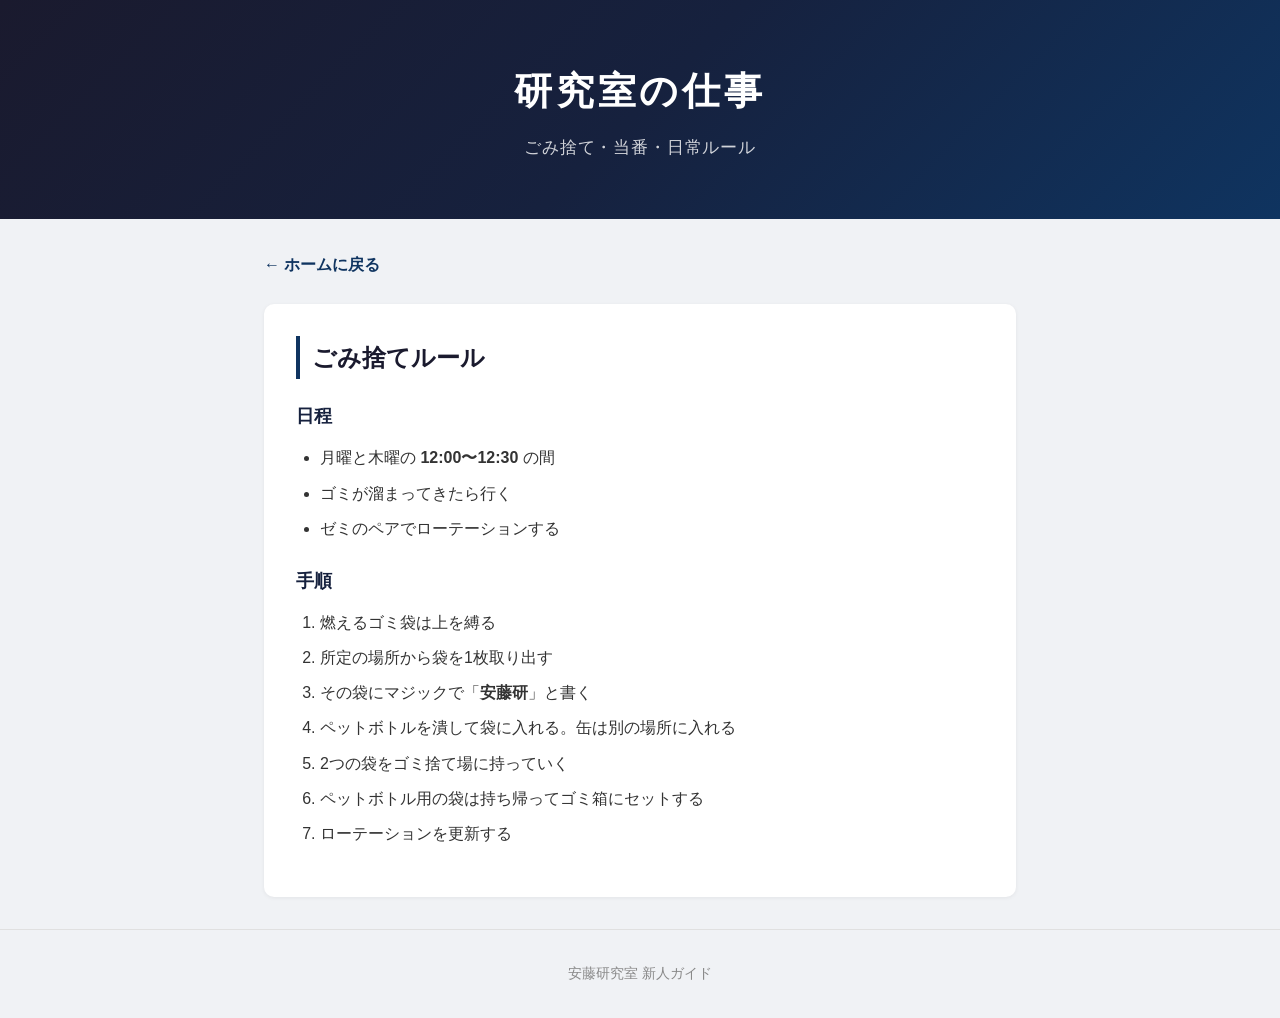
==== duties.html @ e04c30d1 "Initial commit: 安藤研究室 新人ガイドサイト Co-Authored-By: Claude Opus 4.6 <noreply@anthropic.com>" ====
<!DOCTYPE html>
<html lang="ja">
<head>
  <meta charset="UTF-8">
  <meta name="viewport" content="width=device-width, initial-scale=1.0">
  <title>研究室の仕事 — 安藤研究室</title>
  <link rel="stylesheet" href="style.css">
</head>
<body>
  <header>
    <div class="header-inner">
      <h1>研究室の仕事</h1>
      <p class="subtitle">ごみ捨て・当番・日常ルール</p>
    </div>
  </header>
  <div class="subpage">
    <a href="index.html" class="back-link">&larr; ホームに戻る</a>

    <section>
      <h2>ごみ捨てルール</h2>
      <h3>日程</h3>
      <ul>
        <li>月曜と木曜の <strong>12:00〜12:30</strong> の間</li>
        <li>ゴミが溜まってきたら行く</li>
        <li>ゼミのペアでローテーションする</li>
      </ul>
      <h3>手順</h3>
      <ol>
        <li>燃えるゴミ袋は上を縛る</li>
        <li>所定の場所から袋を1枚取り出す</li>
        <li>その袋にマジックで「<strong>安藤研</strong>」と書く</li>
        <li>ペットボトルを潰して袋に入れる。缶は別の場所に入れる</li>
        <li>2つの袋をゴミ捨て場に持っていく</li>
        <li>ペットボトル用の袋は持ち帰ってゴミ箱にセットする</li>
        <li>ローテーションを更新する</li>
      </ol>
    </section>
  </div>
  <footer><p>安藤研究室 新人ガイド</p></footer>
</body>
</html>
---- style.css ----
* {
  margin: 0;
  padding: 0;
  box-sizing: border-box;
}

body {
  font-family: "Hiragino Kaku Gothic ProN", "Noto Sans JP", "Meiryo", sans-serif;
  line-height: 1.8;
  color: #333;
  background: #f0f2f5;
}

/* ===== Header ===== */
header {
  background: linear-gradient(135deg, #1a1a2e, #16213e, #0f3460);
  color: #fff;
  padding: 3.5rem 1.5rem;
  text-align: center;
}

header h1 {
  font-size: 2.4rem;
  letter-spacing: 0.1em;
  margin-bottom: 0.5rem;
}

.subtitle {
  font-size: 1.05rem;
  opacity: 0.8;
  letter-spacing: 0.05em;
}

/* ===== Home Card Grid ===== */
.home {
  max-width: 1000px;
  margin: 2.5rem auto;
  padding: 0 1.5rem;
}

.card-grid {
  display: grid;
  grid-template-columns: repeat(auto-fill, minmax(280px, 1fr));
  gap: 1.25rem;
}

.card {
  background: #fff;
  border-radius: 12px;
  padding: 1.75rem;
  text-decoration: none;
  color: #333;
  box-shadow: 0 2px 8px rgba(0, 0, 0, 0.06);
  transition: transform 0.2s, box-shadow 0.2s;
  display: flex;
  flex-direction: column;
  gap: 0.5rem;
}

.card:hover {
  transform: translateY(-4px);
  box-shadow: 0 8px 24px rgba(0, 0, 0, 0.12);
}

.card-icon {
  font-size: 2rem;
}

.card h2 {
  font-size: 1.15rem;
  color: #1a1a2e;
}

.card p {
  font-size: 0.9rem;
  color: #666;
}

/* ===== Subpage Layout ===== */
.subpage {
  max-width: 800px;
  margin: 2rem auto;
  padding: 0 1.5rem;
}

.back-link {
  display: inline-block;
  margin-bottom: 1.5rem;
  color: #0f3460;
  text-decoration: none;
  font-weight: 600;
}

.back-link:hover {
  text-decoration: underline;
}

section {
  background: #fff;
  border-radius: 10px;
  padding: 2rem;
  margin-bottom: 1.5rem;
  box-shadow: 0 1px 4px rgba(0, 0, 0, 0.06);
}

h2 {
  font-size: 1.5rem;
  color: #1a1a2e;
  border-left: 4px solid #0f3460;
  padding-left: 0.75rem;
  margin-bottom: 1.25rem;
}

h3 {
  font-size: 1.15rem;
  color: #16213e;
  margin-top: 1.25rem;
  margin-bottom: 0.75rem;
}

ul, ol {
  padding-left: 1.5rem;
  margin-bottom: 1rem;
}

li {
  margin-bottom: 0.4rem;
}

/* ===== Tables ===== */
table {
  width: 100%;
  border-collapse: collapse;
  margin: 1rem 0;
}

th, td {
  border: 1px solid #ddd;
  padding: 0.6rem 1rem;
  text-align: left;
}

th {
  background: #f0f2f5;
  font-weight: 600;
  color: #1a1a2e;
}

tr:nth-child(even) {
  background: #fafafa;
}

/* ===== Code ===== */
code {
  background: #f0f2f5;
  padding: 0.15rem 0.4rem;
  border-radius: 3px;
  font-size: 0.9em;
  font-family: "Consolas", "Monaco", monospace;
}

pre {
  background: #1a1a2e;
  color: #e0e0e0;
  padding: 1rem 1.25rem;
  border-radius: 8px;
  overflow-x: auto;
  margin: 1rem 0;
}

pre code {
  background: none;
  padding: 0;
  color: inherit;
}

/* ===== Note Box ===== */
.note {
  background: #eef3fb;
  border-left: 4px solid #0f3460;
  padding: 1rem 1.25rem;
  border-radius: 0 8px 8px 0;
  margin: 1rem 0;
}

.note h4 {
  color: #1a1a2e;
  margin-bottom: 0.5rem;
}

.note p, .note ol, .note ul {
  margin-bottom: 0.5rem;
}

/* ===== Feedback Form ===== */
.feedback-form {
  display: flex;
  flex-direction: column;
  gap: 1rem;
}

.feedback-form textarea {
  width: 100%;
  min-height: 150px;
  padding: 0.75rem;
  border: 1px solid #ddd;
  border-radius: 8px;
  font-family: inherit;
  font-size: 0.95rem;
  resize: vertical;
}

.feedback-form button {
  align-self: flex-start;
  background: #0f3460;
  color: #fff;
  border: none;
  padding: 0.7rem 2rem;
  border-radius: 8px;
  font-size: 1rem;
  cursor: pointer;
  transition: background 0.2s;
}

.feedback-form button:hover {
  background: #1a1a2e;
}

/* ===== Footer ===== */
footer {
  text-align: center;
  padding: 2rem 1.5rem;
  color: #888;
  font-size: 0.85rem;
  border-top: 1px solid #e0e0e0;
}

/* ===== Responsive ===== */
@media (max-width: 600px) {
  header {
    padding: 2rem 1rem;
  }
  header h1 {
    font-size: 1.8rem;
  }
  .card-grid {
    grid-template-columns: 1fr;
  }
  section {
    padding: 1.25rem;
  }
}
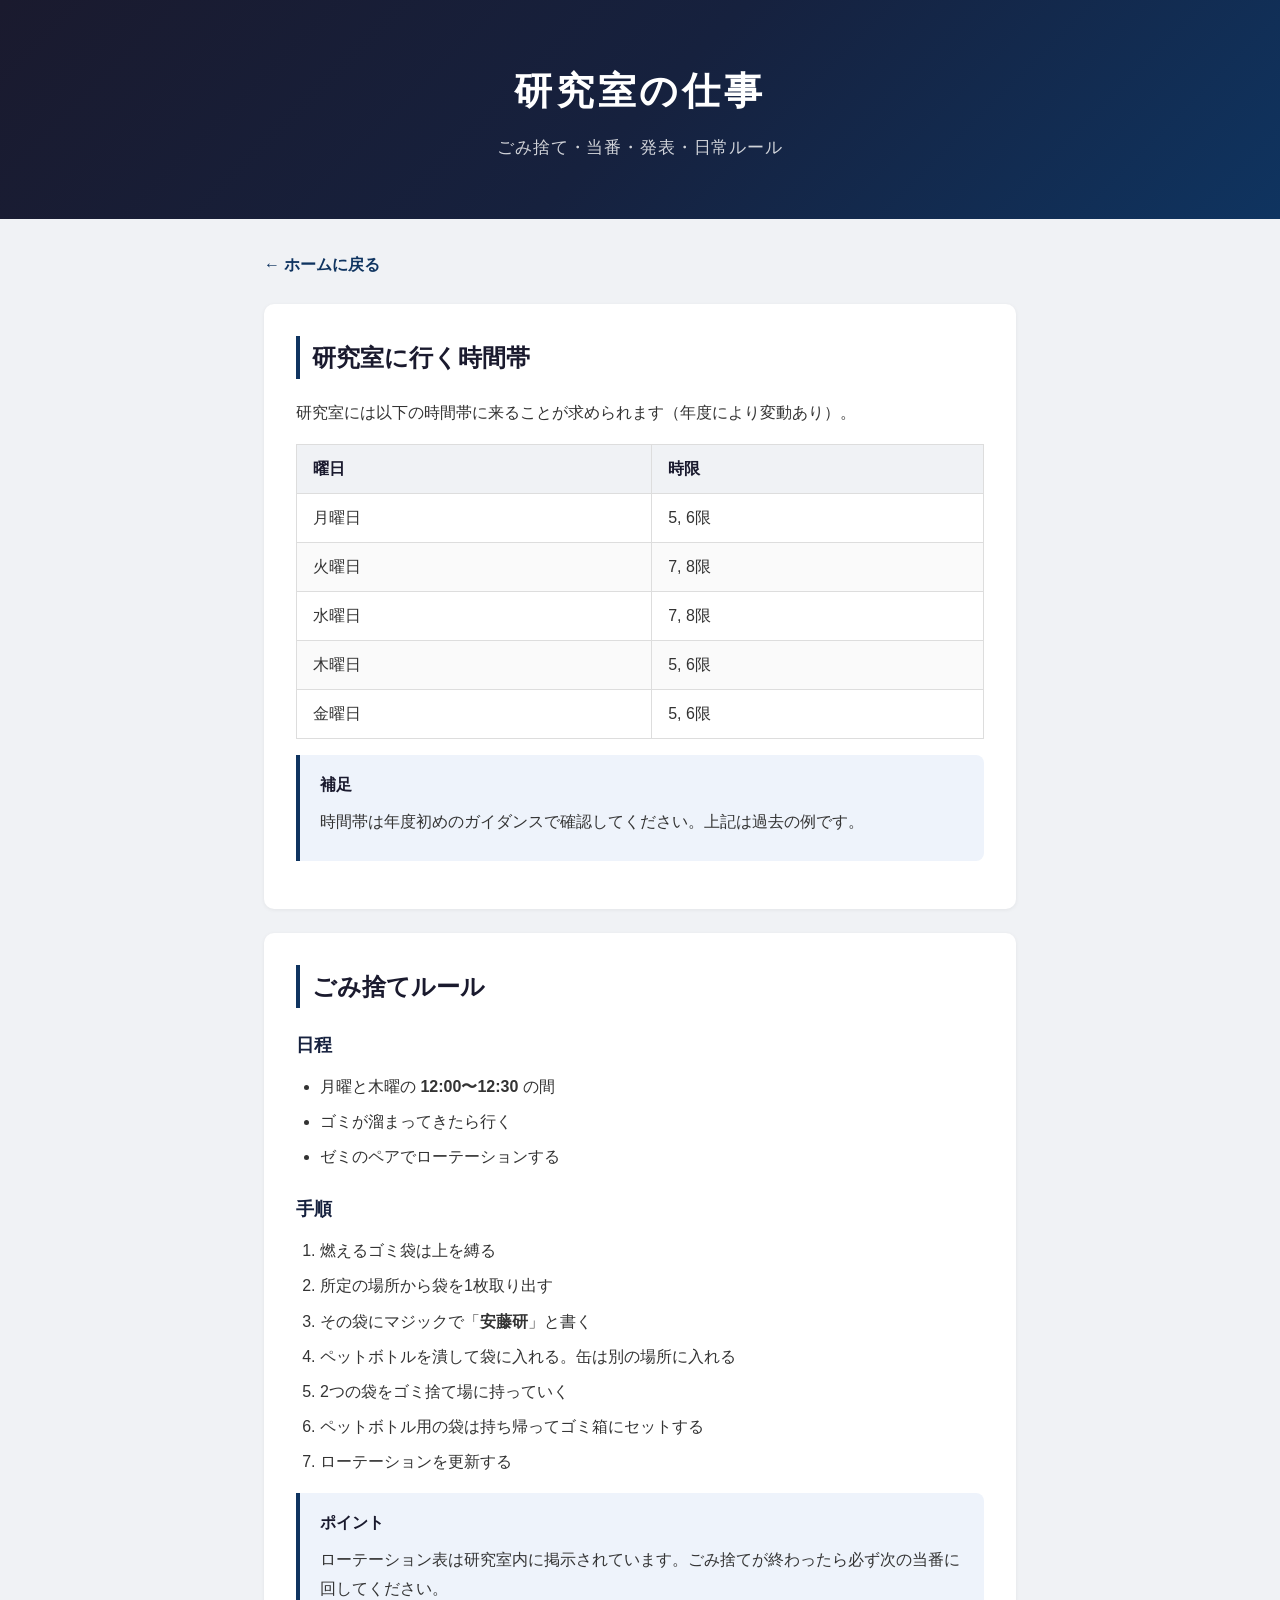
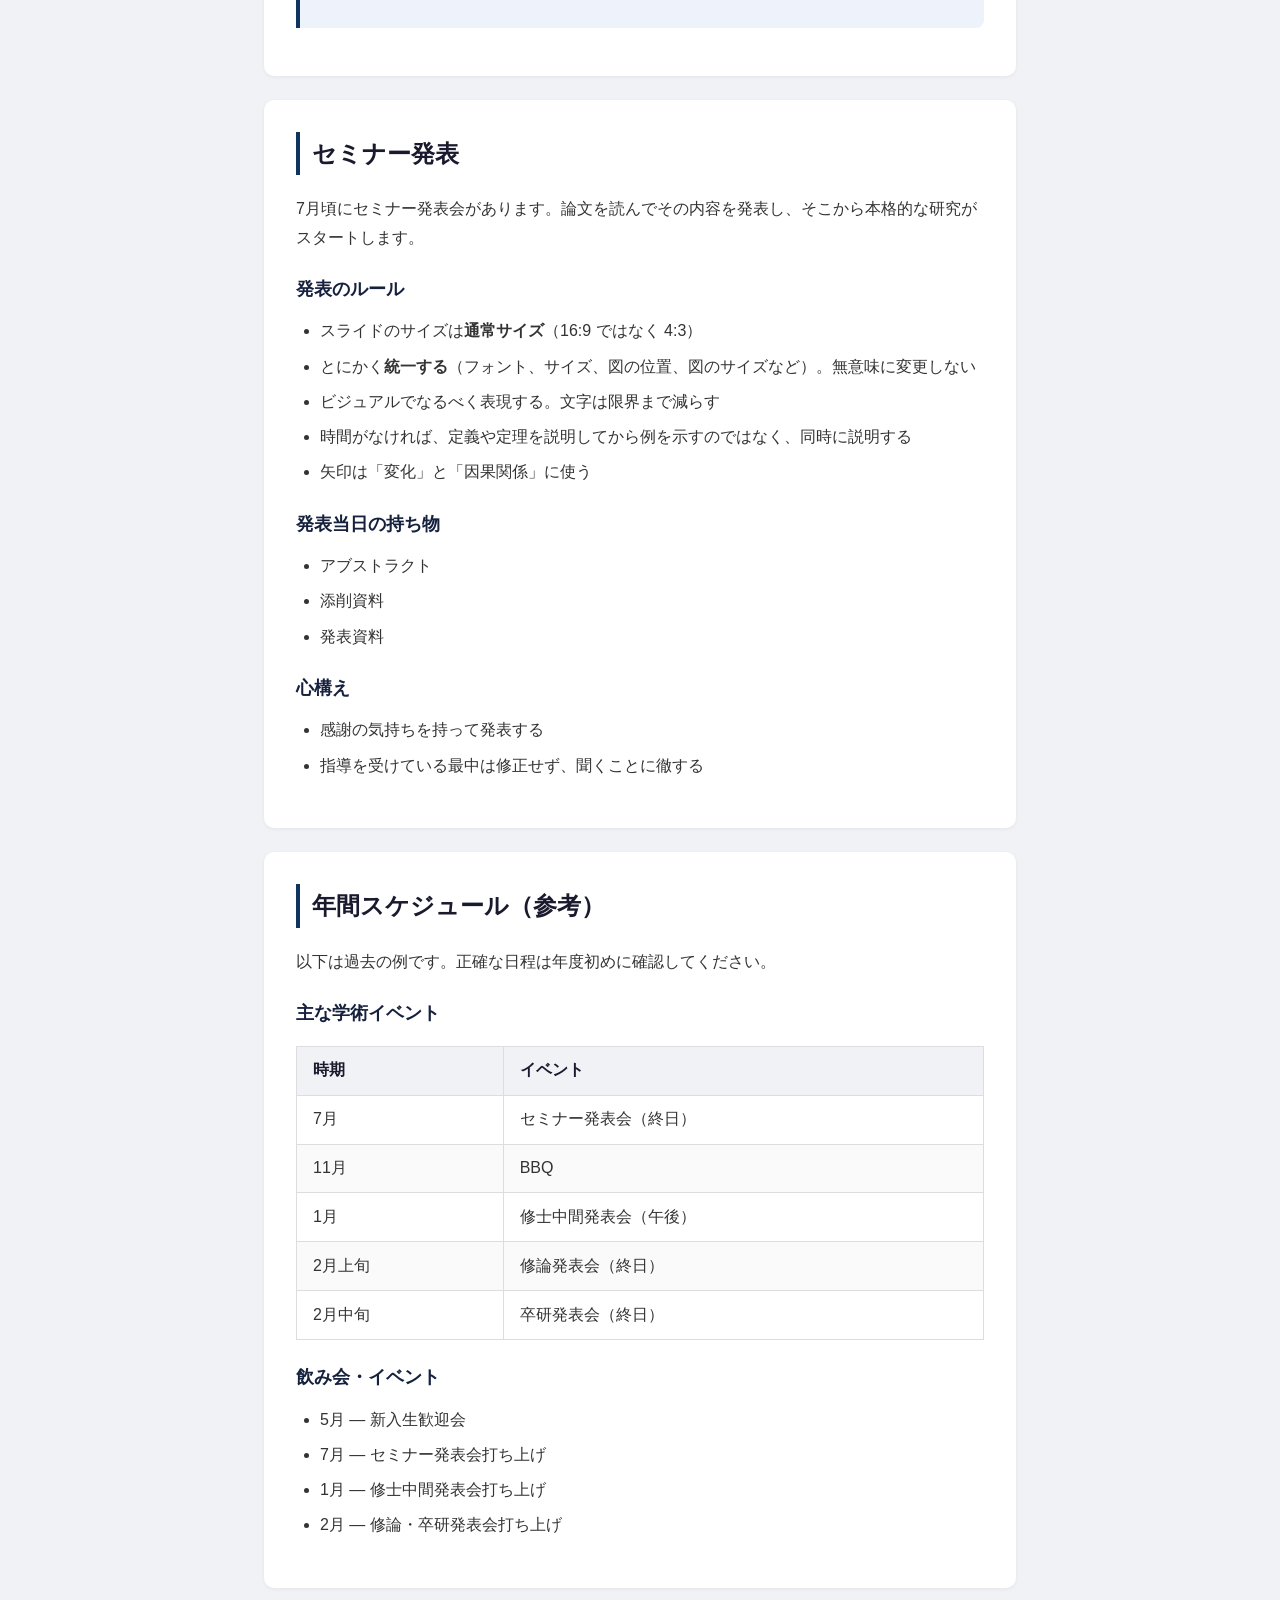
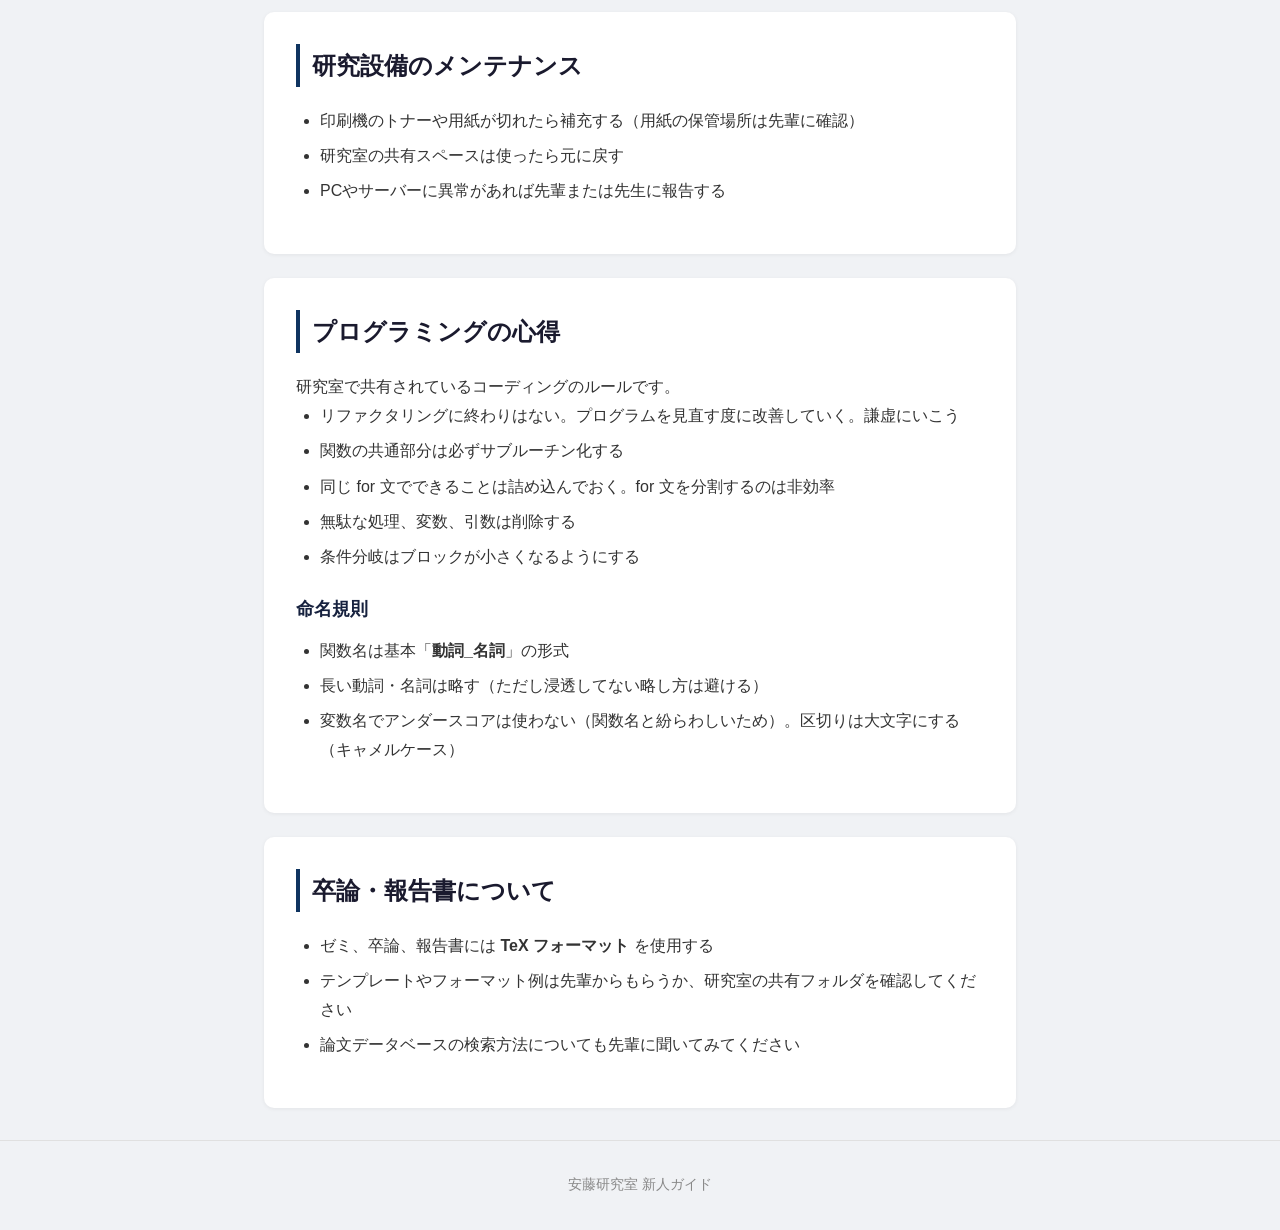
==== commit 9bb76103: "各ページを充実: 先生の性格, 院試, 論文検索, 設備, 仕事 - sensei.html: 指導スタイル, 心得, マナー, 攻略法を追加 - exam.html: スケジュール, TOEIC対策" ====
--- a/duties.html
+++ b/duties.html
@@ -10,12 +10,35 @@
   <header>
     <div class="header-inner">
       <h1>研究室の仕事</h1>
-      <p class="subtitle">ごみ捨て・当番・日常ルール</p>
+      <p class="subtitle">ごみ捨て・当番・発表・日常ルール</p>
     </div>
   </header>
   <div class="subpage">
     <a href="index.html" class="back-link">&larr; ホームに戻る</a>
 
+    <!-- ===== 研究室に行く時間帯 ===== -->
+    <section>
+      <h2>研究室に行く時間帯</h2>
+      <p>研究室には以下の時間帯に来ることが求められます（年度により変動あり）。</p>
+      <table>
+        <thead>
+          <tr><th>曜日</th><th>時限</th></tr>
+        </thead>
+        <tbody>
+          <tr><td>月曜日</td><td>5, 6限</td></tr>
+          <tr><td>火曜日</td><td>7, 8限</td></tr>
+          <tr><td>水曜日</td><td>7, 8限</td></tr>
+          <tr><td>木曜日</td><td>5, 6限</td></tr>
+          <tr><td>金曜日</td><td>5, 6限</td></tr>
+        </tbody>
+      </table>
+      <div class="note">
+        <h4>補足</h4>
+        <p>時間帯は年度初めのガイダンスで確認してください。上記は過去の例です。</p>
+      </div>
+    </section>
+
+    <!-- ===== ごみ捨てルール ===== -->
     <section>
       <h2>ごみ捨てルール</h2>
       <h3>日程</h3>
@@ -34,6 +57,106 @@
         <li>ペットボトル用の袋は持ち帰ってゴミ箱にセットする</li>
         <li>ローテーションを更新する</li>
       </ol>
+      <div class="note">
+        <h4>ポイント</h4>
+        <p>ローテーション表は研究室内に掲示されています。ごみ捨てが終わったら必ず次の当番に回してください。</p>
+      </div>
+    </section>
+
+    <!-- ===== セミナー発表 ===== -->
+    <section>
+      <h2>セミナー発表</h2>
+      <p>7月頃にセミナー発表会があります。論文を読んでその内容を発表し、そこから本格的な研究がスタートします。</p>
+
+      <h3>発表のルール</h3>
+      <ul>
+        <li>スライドのサイズは<strong>通常サイズ</strong>（16:9 ではなく 4:3）</li>
+        <li>とにかく<strong>統一する</strong>（フォント、サイズ、図の位置、図のサイズなど）。無意味に変更しない</li>
+        <li>ビジュアルでなるべく表現する。文字は限界まで減らす</li>
+        <li>時間がなければ、定義や定理を説明してから例を示すのではなく、同時に説明する</li>
+        <li>矢印は「変化」と「因果関係」に使う</li>
+      </ul>
+
+      <h3>発表当日の持ち物</h3>
+      <ul>
+        <li>アブストラクト</li>
+        <li>添削資料</li>
+        <li>発表資料</li>
+      </ul>
+
+      <h3>心構え</h3>
+      <ul>
+        <li>感謝の気持ちを持って発表する</li>
+        <li>指導を受けている最中は修正せず、聞くことに徹する</li>
+      </ul>
+    </section>
+
+    <!-- ===== 年間スケジュール ===== -->
+    <section>
+      <h2>年間スケジュール（参考）</h2>
+      <p>以下は過去の例です。正確な日程は年度初めに確認してください。</p>
+
+      <h3>主な学術イベント</h3>
+      <table>
+        <thead>
+          <tr><th>時期</th><th>イベント</th></tr>
+        </thead>
+        <tbody>
+          <tr><td>7月</td><td>セミナー発表会（終日）</td></tr>
+          <tr><td>11月</td><td>BBQ</td></tr>
+          <tr><td>1月</td><td>修士中間発表会（午後）</td></tr>
+          <tr><td>2月上旬</td><td>修論発表会（終日）</td></tr>
+          <tr><td>2月中旬</td><td>卒研発表会（終日）</td></tr>
+        </tbody>
+      </table>
+
+      <h3>飲み会・イベント</h3>
+      <ul>
+        <li>5月 ― 新入生歓迎会</li>
+        <li>7月 ― セミナー発表会打ち上げ</li>
+        <li>1月 ― 修士中間発表会打ち上げ</li>
+        <li>2月 ― 修論・卒研発表会打ち上げ</li>
+      </ul>
+    </section>
+
+    <!-- ===== 研究設備メンテナンス ===== -->
+    <section>
+      <h2>研究設備のメンテナンス</h2>
+      <ul>
+        <li>印刷機のトナーや用紙が切れたら補充する（用紙の保管場所は先輩に確認）</li>
+        <li>研究室の共有スペースは使ったら元に戻す</li>
+        <li>PCやサーバーに異常があれば先輩または先生に報告する</li>
+      </ul>
+    </section>
+
+    <!-- ===== プログラミングの心得 ===== -->
+    <section>
+      <h2>プログラミングの心得</h2>
+      <p>研究室で共有されているコーディングのルールです。</p>
+      <ul>
+        <li>リファクタリングに終わりはない。プログラムを見直す度に改善していく。謙虚にいこう</li>
+        <li>関数の共通部分は必ずサブルーチン化する</li>
+        <li>同じ for 文でできることは詰め込んでおく。for 文を分割するのは非効率</li>
+        <li>無駄な処理、変数、引数は削除する</li>
+        <li>条件分岐はブロックが小さくなるようにする</li>
+      </ul>
+
+      <h3>命名規則</h3>
+      <ul>
+        <li>関数名は基本「<strong>動詞_名詞</strong>」の形式</li>
+        <li>長い動詞・名詞は略す（ただし浸透してない略し方は避ける）</li>
+        <li>変数名でアンダースコアは使わない（関数名と紛らわしいため）。区切りは大文字にする（キャメルケース）</li>
+      </ul>
+    </section>
+
+    <!-- ===== 卒論・報告書 ===== -->
+    <section>
+      <h2>卒論・報告書について</h2>
+      <ul>
+        <li>ゼミ、卒論、報告書には <strong>TeX フォーマット</strong> を使用する</li>
+        <li>テンプレートやフォーマット例は先輩からもらうか、研究室の共有フォルダを確認してください</li>
+        <li>論文データベースの検索方法についても先輩に聞いてみてください</li>
+      </ul>
     </section>
   </div>
   <footer><p>安藤研究室 新人ガイド</p></footer>
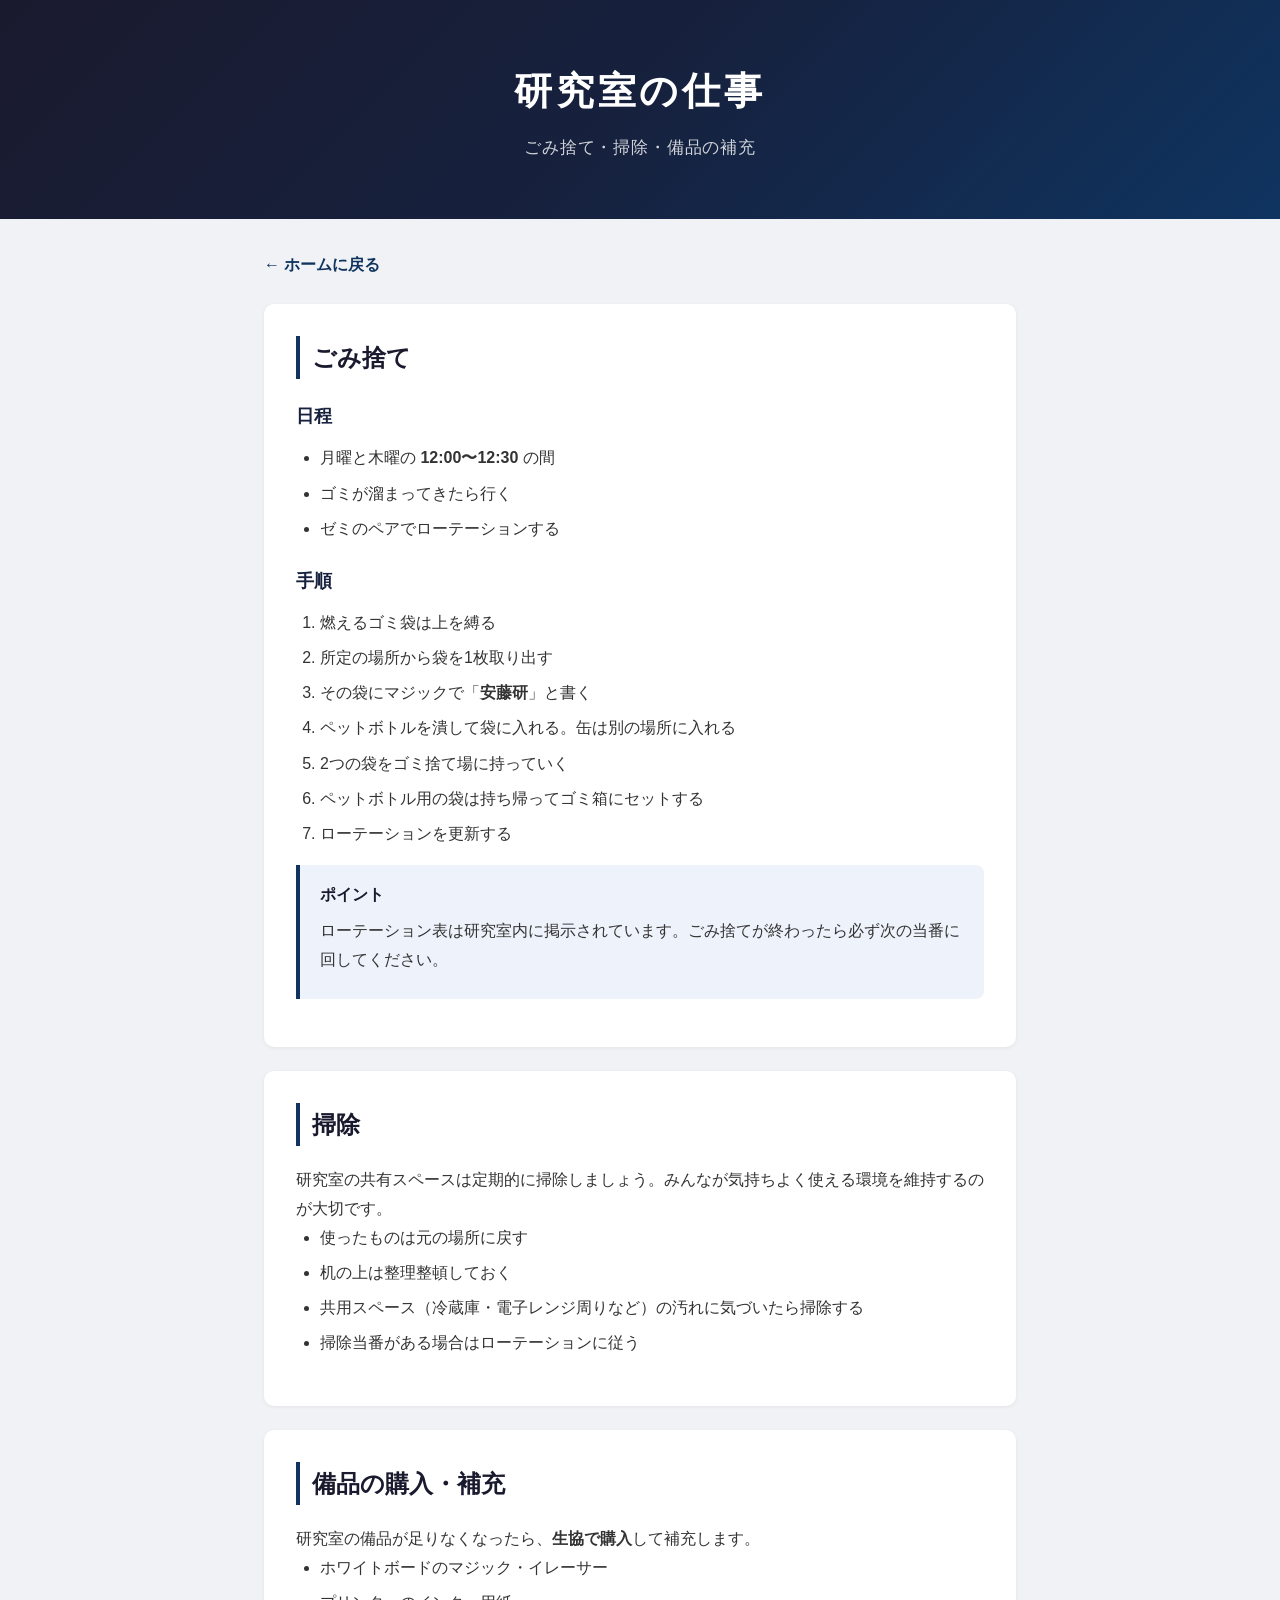
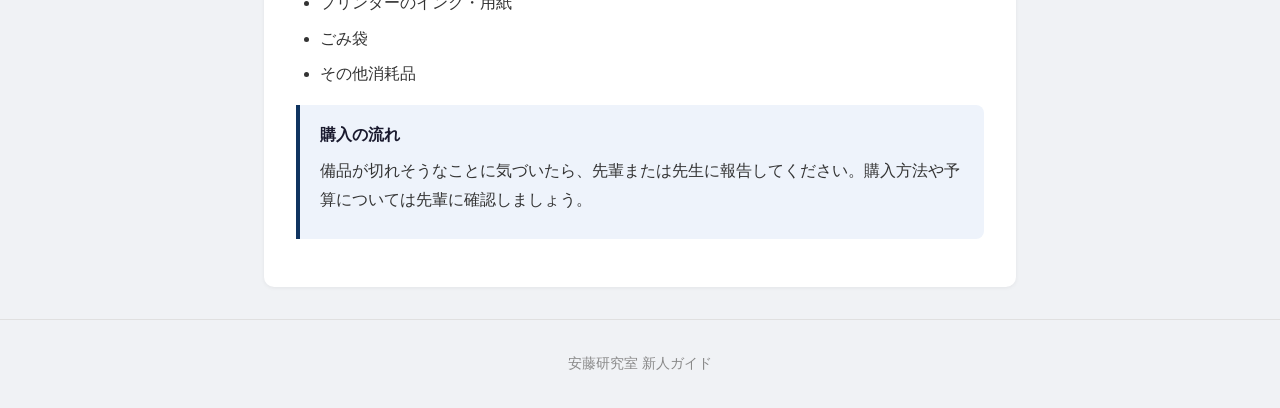
==== commit 7757b755: "全ページを修正点.mdに基づいて大幅リライト - tools.html: タブUI導入、Git/SSH/VSCode/tmux/AIの詳細チュートリアル - exam.html: 静大院試の詳細（TO" ====
--- a/duties.html
+++ b/duties.html
@@ -10,37 +10,15 @@
   <header>
     <div class="header-inner">
       <h1>研究室の仕事</h1>
-      <p class="subtitle">ごみ捨て・当番・発表・日常ルール</p>
+      <p class="subtitle">ごみ捨て・掃除・備品の補充</p>
     </div>
   </header>
   <div class="subpage">
     <a href="index.html" class="back-link">&larr; ホームに戻る</a>
 
-    <!-- ===== 研究室に行く時間帯 ===== -->
+    <!-- ===== ごみ捨て ===== -->
     <section>
-      <h2>研究室に行く時間帯</h2>
-      <p>研究室には以下の時間帯に来ることが求められます（年度により変動あり）。</p>
-      <table>
-        <thead>
-          <tr><th>曜日</th><th>時限</th></tr>
-        </thead>
-        <tbody>
-          <tr><td>月曜日</td><td>5, 6限</td></tr>
-          <tr><td>火曜日</td><td>7, 8限</td></tr>
-          <tr><td>水曜日</td><td>7, 8限</td></tr>
-          <tr><td>木曜日</td><td>5, 6限</td></tr>
-          <tr><td>金曜日</td><td>5, 6限</td></tr>
-        </tbody>
-      </table>
-      <div class="note">
-        <h4>補足</h4>
-        <p>時間帯は年度初めのガイダンスで確認してください。上記は過去の例です。</p>
-      </div>
-    </section>
-
-    <!-- ===== ごみ捨てルール ===== -->
-    <section>
-      <h2>ごみ捨てルール</h2>
+      <h2>ごみ捨て</h2>
       <h3>日程</h3>
       <ul>
         <li>月曜と木曜の <strong>12:00〜12:30</strong> の間</li>
@@ -63,101 +41,34 @@
       </div>
     </section>
 
-    <!-- ===== セミナー発表 ===== -->
+    <!-- ===== 掃除 ===== -->
     <section>
-      <h2>セミナー発表</h2>
-      <p>7月頃にセミナー発表会があります。論文を読んでその内容を発表し、そこから本格的な研究がスタートします。</p>
-
-      <h3>発表のルール</h3>
+      <h2>掃除</h2>
+      <p>研究室の共有スペースは定期的に掃除しましょう。みんなが気持ちよく使える環境を維持するのが大切です。</p>
       <ul>
-        <li>スライドのサイズは<strong>通常サイズ</strong>（16:9 ではなく 4:3）</li>
-        <li>とにかく<strong>統一する</strong>（フォント、サイズ、図の位置、図のサイズなど）。無意味に変更しない</li>
-        <li>ビジュアルでなるべく表現する。文字は限界まで減らす</li>
-        <li>時間がなければ、定義や定理を説明してから例を示すのではなく、同時に説明する</li>
-        <li>矢印は「変化」と「因果関係」に使う</li>
-      </ul>
-
-      <h3>発表当日の持ち物</h3>
-      <ul>
-        <li>アブストラクト</li>
-        <li>添削資料</li>
-        <li>発表資料</li>
-      </ul>
-
-      <h3>心構え</h3>
-      <ul>
-        <li>感謝の気持ちを持って発表する</li>
-        <li>指導を受けている最中は修正せず、聞くことに徹する</li>
+        <li>使ったものは元の場所に戻す</li>
+        <li>机の上は整理整頓しておく</li>
+        <li>共用スペース（冷蔵庫・電子レンジ周りなど）の汚れに気づいたら掃除する</li>
+        <li>掃除当番がある場合はローテーションに従う</li>
       </ul>
     </section>
 
-    <!-- ===== 年間スケジュール ===== -->
+    <!-- ===== 備品の購入・補充 ===== -->
     <section>
-      <h2>年間スケジュール（参考）</h2>
-      <p>以下は過去の例です。正確な日程は年度初めに確認してください。</p>
-
-      <h3>主な学術イベント</h3>
-      <table>
-        <thead>
-          <tr><th>時期</th><th>イベント</th></tr>
-        </thead>
-        <tbody>
-          <tr><td>7月</td><td>セミナー発表会（終日）</td></tr>
-          <tr><td>11月</td><td>BBQ</td></tr>
-          <tr><td>1月</td><td>修士中間発表会（午後）</td></tr>
-          <tr><td>2月上旬</td><td>修論発表会（終日）</td></tr>
-          <tr><td>2月中旬</td><td>卒研発表会（終日）</td></tr>
-        </tbody>
-      </table>
-
-      <h3>飲み会・イベント</h3>
+      <h2>備品の購入・補充</h2>
+      <p>研究室の備品が足りなくなったら、<strong>生協で購入</strong>して補充します。</p>
       <ul>
-        <li>5月 ― 新入生歓迎会</li>
-        <li>7月 ― セミナー発表会打ち上げ</li>
-        <li>1月 ― 修士中間発表会打ち上げ</li>
-        <li>2月 ― 修論・卒研発表会打ち上げ</li>
+        <li>ホワイトボードのマジック・イレーサー</li>
+        <li>プリンターのインク・用紙</li>
+        <li>ごみ袋</li>
+        <li>その他消耗品</li>
       </ul>
+      <div class="note">
+        <h4>購入の流れ</h4>
+        <p>備品が切れそうなことに気づいたら、先輩または先生に報告してください。購入方法や予算については先輩に確認しましょう。</p>
+      </div>
     </section>
 
-    <!-- ===== 研究設備メンテナンス ===== -->
-    <section>
-      <h2>研究設備のメンテナンス</h2>
-      <ul>
-        <li>印刷機のトナーや用紙が切れたら補充する（用紙の保管場所は先輩に確認）</li>
-        <li>研究室の共有スペースは使ったら元に戻す</li>
-        <li>PCやサーバーに異常があれば先輩または先生に報告する</li>
-      </ul>
-    </section>
-
-    <!-- ===== プログラミングの心得 ===== -->
-    <section>
-      <h2>プログラミングの心得</h2>
-      <p>研究室で共有されているコーディングのルールです。</p>
-      <ul>
-        <li>リファクタリングに終わりはない。プログラムを見直す度に改善していく。謙虚にいこう</li>
-        <li>関数の共通部分は必ずサブルーチン化する</li>
-        <li>同じ for 文でできることは詰め込んでおく。for 文を分割するのは非効率</li>
-        <li>無駄な処理、変数、引数は削除する</li>
-        <li>条件分岐はブロックが小さくなるようにする</li>
-      </ul>
-
-      <h3>命名規則</h3>
-      <ul>
-        <li>関数名は基本「<strong>動詞_名詞</strong>」の形式</li>
-        <li>長い動詞・名詞は略す（ただし浸透してない略し方は避ける）</li>
-        <li>変数名でアンダースコアは使わない（関数名と紛らわしいため）。区切りは大文字にする（キャメルケース）</li>
-      </ul>
-    </section>
-
-    <!-- ===== 卒論・報告書 ===== -->
-    <section>
-      <h2>卒論・報告書について</h2>
-      <ul>
-        <li>ゼミ、卒論、報告書には <strong>TeX フォーマット</strong> を使用する</li>
-        <li>テンプレートやフォーマット例は先輩からもらうか、研究室の共有フォルダを確認してください</li>
-        <li>論文データベースの検索方法についても先輩に聞いてみてください</li>
-      </ul>
-    </section>
   </div>
   <footer><p>安藤研究室 新人ガイド</p></footer>
 </body>
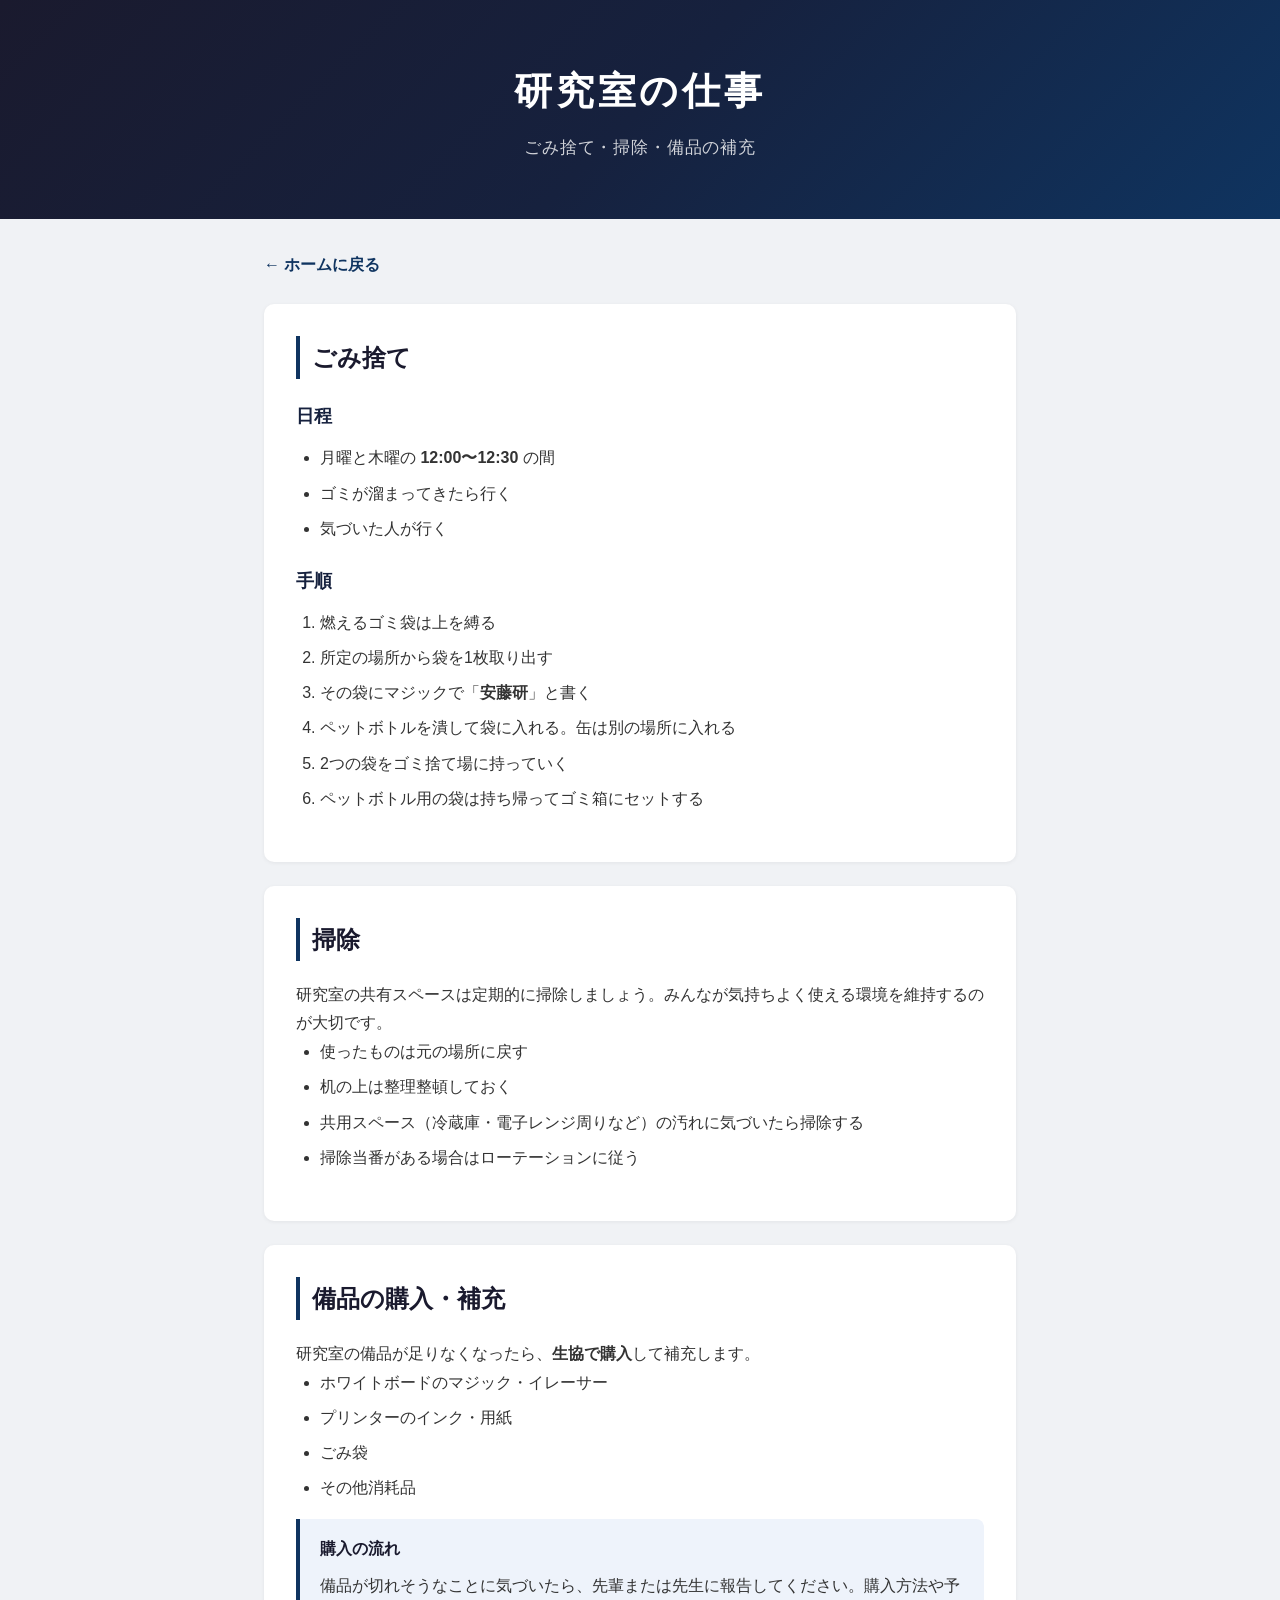
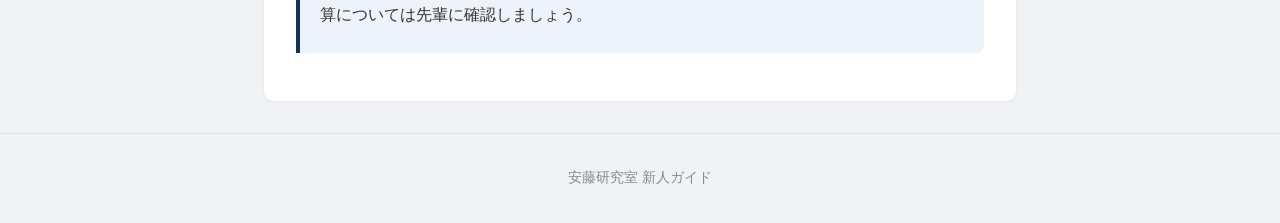
==== commit 11f7c340: "ごみ捨てのローテーション廃止を反映 Co-Authored-By: Claude Opus 4.6 <noreply@anthropic.com>" ====
--- a/duties.html
+++ b/duties.html
@@ -23,7 +23,7 @@
       <ul>
         <li>月曜と木曜の <strong>12:00〜12:30</strong> の間</li>
         <li>ゴミが溜まってきたら行く</li>
-        <li>ゼミのペアでローテーションする</li>
+        <li>気づいた人が行く</li>
       </ul>
       <h3>手順</h3>
       <ol>
@@ -33,12 +33,7 @@
         <li>ペットボトルを潰して袋に入れる。缶は別の場所に入れる</li>
         <li>2つの袋をゴミ捨て場に持っていく</li>
         <li>ペットボトル用の袋は持ち帰ってゴミ箱にセットする</li>
-        <li>ローテーションを更新する</li>
       </ol>
-      <div class="note">
-        <h4>ポイント</h4>
-        <p>ローテーション表は研究室内に掲示されています。ごみ捨てが終わったら必ず次の当番に回してください。</p>
-      </div>
     </section>
 
     <!-- ===== 掃除 ===== -->
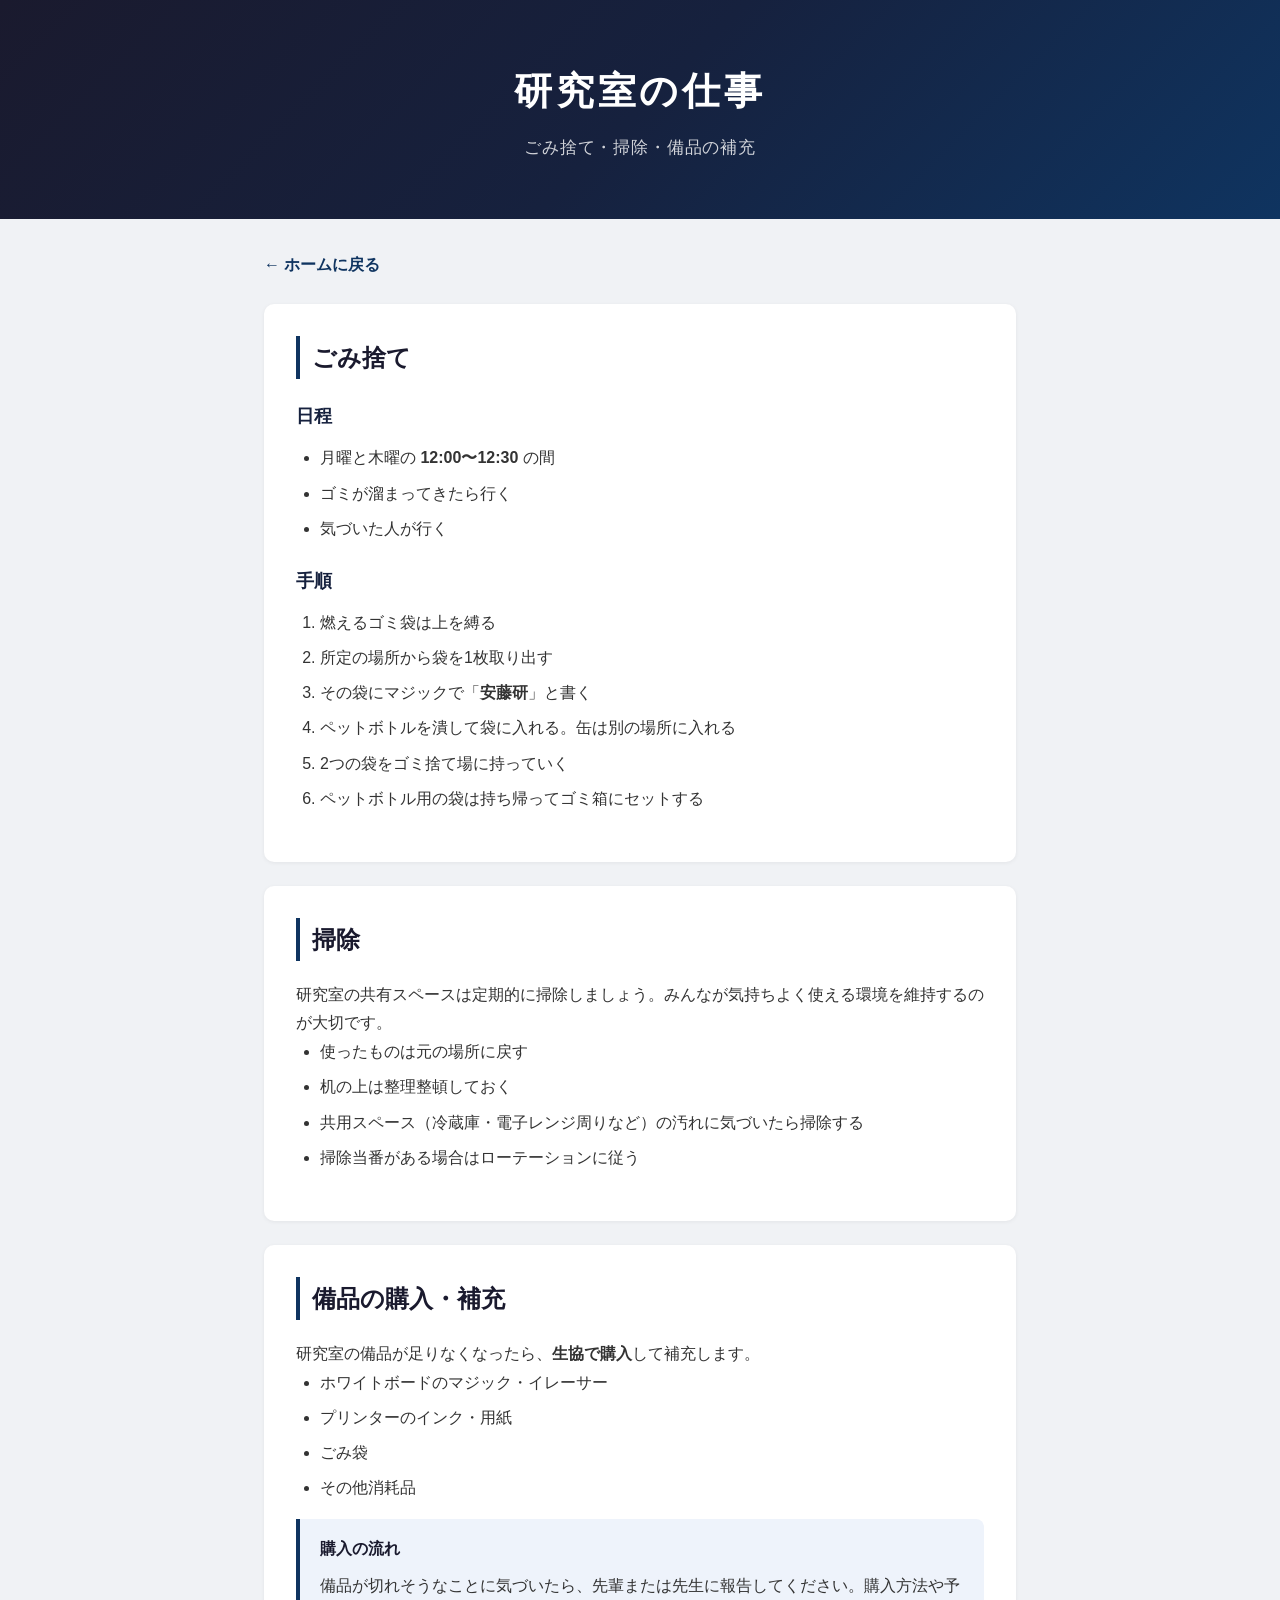
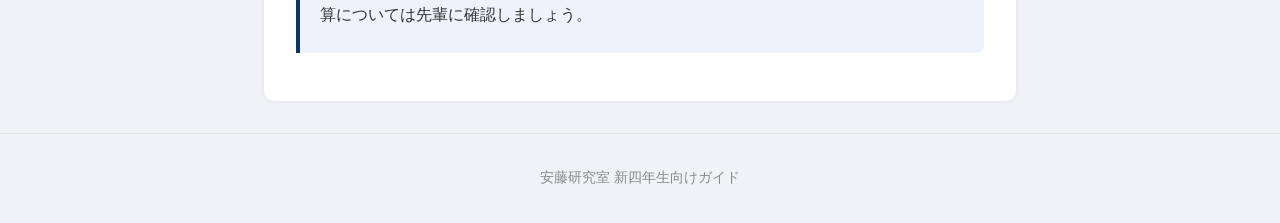
==== commit 8a25b4e6: "全ページ: フッター等の「新人ガイド」を「新四年生向けガイド」に変更 Co-Authored-By: Claude Sonnet 4.6 <noreply@anthropic.com>" ====
--- a/duties.html
+++ b/duties.html
@@ -65,6 +65,6 @@
     </section>
 
   </div>
-  <footer><p>安藤研究室 新人ガイド</p></footer>
+  <footer><p>安藤研究室 新四年生向けガイド</p></footer>
 </body>
 </html>
--- a/style.css
+++ b/style.css
@@ -226,6 +226,41 @@
   background: #1a1a2e;
 }
 
+/* ===== 目次 ===== */
+.toc {
+  background: #f7f9fc;
+  border: 1px solid #e0e4ec;
+  border-radius: 8px;
+  padding: 1.1rem 1.4rem;
+  margin: 1.2rem 0 1.8rem;
+  display: block;
+  width: fit-content;
+  min-width: 220px;
+}
+.toc-title {
+  font-size: 0.85rem;
+  font-weight: 700;
+  color: #888;
+  letter-spacing: 0.05em;
+  text-transform: uppercase;
+  margin-bottom: 0.6rem;
+}
+.toc ol {
+  margin: 0;
+  padding-left: 1.3rem;
+}
+.toc li {
+  margin: 0.25rem 0;
+  font-size: 0.92rem;
+}
+.toc a {
+  color: #0f3460;
+  text-decoration: none;
+}
+.toc a:hover {
+  text-decoration: underline;
+}
+
 /* ===== Footer ===== */
 footer {
   text-align: center;
